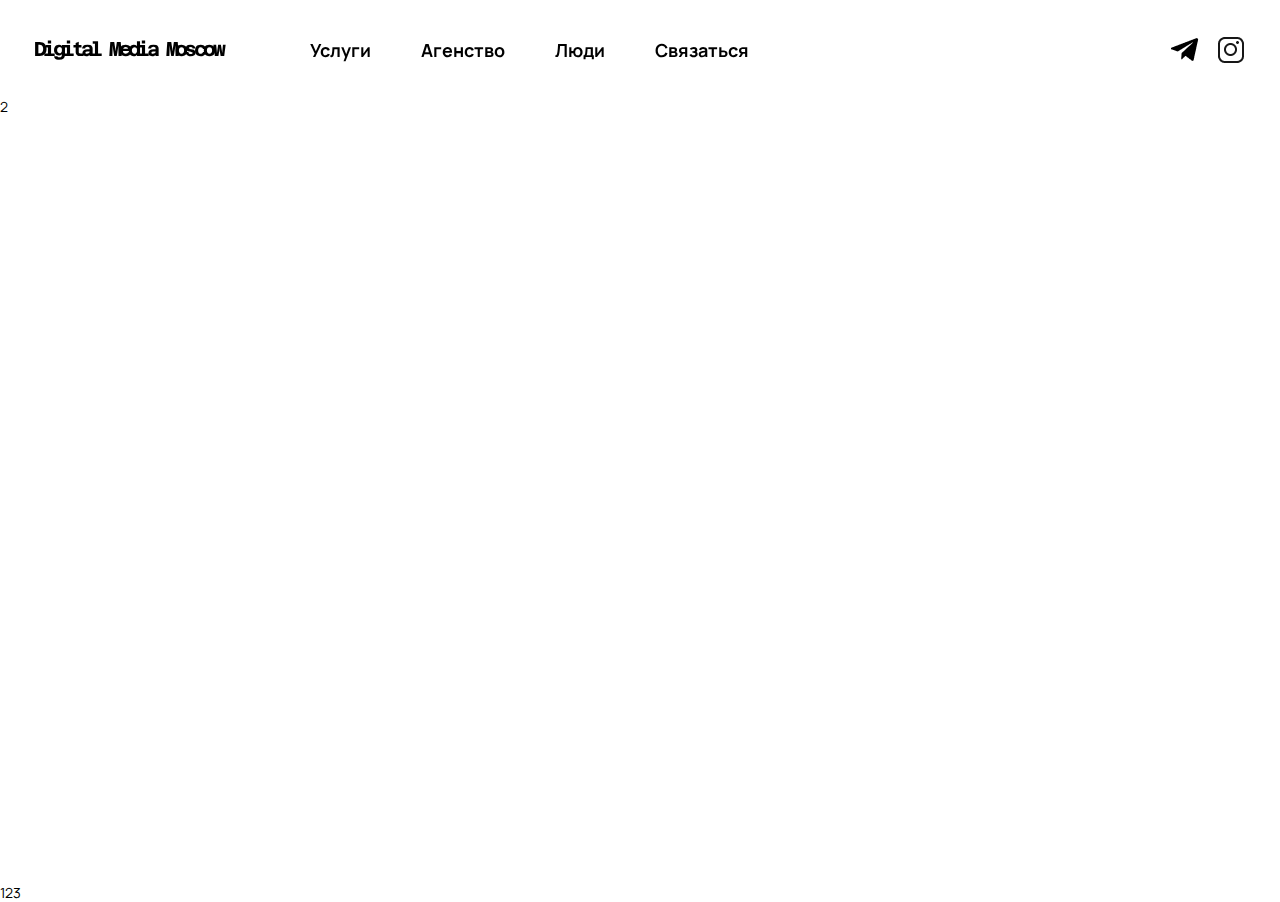
==== index.html @ 4489125d "initial commit navbar" ====
<!DOCTYPE html>
<html lang="en">
  <head>
    <meta charset="UTF-8" />
    <meta name="viewport" content="width=device-width, initial-scale=1.0" />
    <link rel="stylesheet" href="./css/main.css" />
    <title>Digital Media Moscow</title>
  </head>
  <body>
    <div class="wrapper">
      <header class="header">
        <nav class="navbar">
          <div class="navbar__row">
            <div class="navbar__logo"><a href="#">Digital Media Moscow</a></div>
            <ul class="navbar__items">
              <li><a href="#">Услуги</a></li>
              <li><a href="#">Агенство</a></li>
              <li><a href="#">Люди</a></li>
              <li><a href="#">Связаться</a></li>
            </ul>
            <div class="navbar__contacts contacts">
              <div class="contacts__telegram">
                <a href="#"><img src="./img/telegram.png" alt="telegram" /></a>
              </div>
              <div class="contacts__instagram">
                <a href="#"><img src="./img/inst.png" alt="instagram" /></a>
              </div>
            </div>
          </div>
        </nav>
      </header>
      <main class="main">2</main>
      <footer class="footer">123</footer>
    </div>
  </body>
</html>
---- css/main.css ----
@charset "UTF-8";
/* Обнуление */
@import url("https://fonts.googleapis.com/css2?family=Azeret+Mono:wght@700&family=Manrope:wght@400;700&display=swap");
* {
  padding: 0;
  margin: 0;
  border: 0;
}

*,
*:before,
*:after {
  -webkit-box-sizing: border-box;
  box-sizing: border-box;
}

:focus,
:active {
  outline: none;
}

a:focus,
a:active {
  outline: none;
}

nav,
footer,
header,
aside {
  display: block;
}

html,
body {
  height: 100%;
  width: 100%;
  font-size: 100%;
  line-height: 100%;
  font-size: 14px;
  -ms-text-size-adjust: 100%;
  -moz-text-size-adjust: 100%;
  -webkit-text-size-adjust: 100%;
}

input,
button,
textarea {
  font-family: inherit;
}

input::-ms-clear {
  display: none;
}

button {
  cursor: pointer;
}

button::-moz-focus-inner {
  padding: 0;
  border: 0;
}

a,
a:visited {
  text-decoration: none;
}

a:hover {
  text-decoration: none;
}

ul,
li {
  list-style: none;
}

img {
  vertical-align: top;
}

h1,
h2,
h3,
h4,
h5,
h6 {
  font-size: inherit;
  font-weight: 400;
}

/* Обнуление */
:root {
  --black: #000;
  --white: #fff;
}

body {
  font-family: "Manrope", sans-serif;
}

.container {
  max-width: 1100px;
  margin: 0 auto;
}

.wrapper {
  min-height: 100%;
  display: -webkit-box;
  display: -ms-flexbox;
  display: flex;
  -webkit-box-orient: vertical;
  -webkit-box-direction: normal;
      -ms-flex-direction: column;
          flex-direction: column;
}

/*header*/
.header {
  position: fixed;
  min-width: 100vw;
  margin: 0px 0px 30px 0px;
}

.navbar {
  padding: 34px;
}
.navbar__row {
  display: -webkit-box;
  display: -ms-flexbox;
  display: flex;
  -webkit-box-pack: justify;
      -ms-flex-pack: justify;
          justify-content: space-between;
  -webkit-box-align: center;
      -ms-flex-align: center;
          align-items: center;
}
.navbar__logo a {
  color: var(--black);
  font-family: "Azeret Mono", monospace;
  font-weight: 700;
  font-size: 20px;
  font-size: 20px;
  letter-spacing: -3.6px;
  margin-right: 88px;
}
.navbar__items {
  margin-right: auto;
  display: -webkit-box;
  display: -ms-flexbox;
  display: flex;
}
.navbar__items li {
  margin-right: 50px;
}
.navbar__items li a {
  text-decoration: none;
  color: var(--black);
  font-size: 18px;
  font-style: normal;
  font-weight: 700;
  line-height: normal;
}
.navbar__contacts {
  display: -webkit-box;
  display: -ms-flexbox;
  display: flex;
  gap: 15px;
}

/*header*/
/*main*/
.main {
  margin: 100px 0px 0px 0px;
  -webkit-box-flex: 1;
      -ms-flex: 1 1 auto;
          flex: 1 1 auto;
}

/*main*/
/*services*/
/*services*/
/*agency*/
/*agency*/
/*people*/
/*people*/
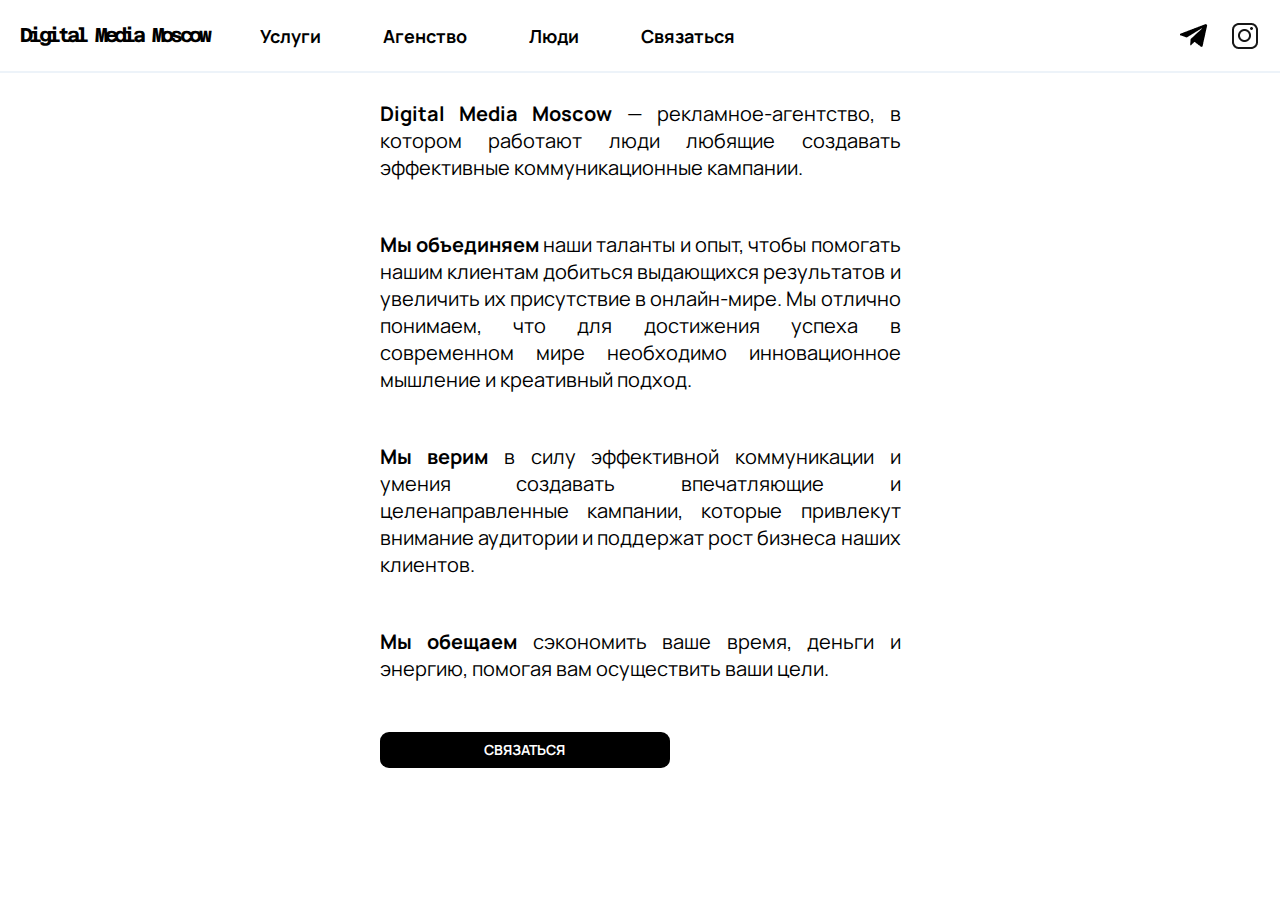
==== commit 7903cc6c: "main page / burger menu" ====
--- a/index.html
+++ b/index.html
@@ -9,28 +9,73 @@
   <body>
     <div class="wrapper">
       <header class="header">
-        <nav class="navbar">
-          <div class="navbar__row">
-            <div class="navbar__logo"><a href="#">Digital Media Moscow</a></div>
-            <ul class="navbar__items">
-              <li><a href="#">Услуги</a></li>
-              <li><a href="#">Агенство</a></li>
-              <li><a href="#">Люди</a></li>
-              <li><a href="#">Связаться</a></li>
-            </ul>
-            <div class="navbar__contacts contacts">
-              <div class="contacts__telegram">
-                <a href="#"><img src="./img/telegram.png" alt="telegram" /></a>
-              </div>
-              <div class="contacts__instagram">
-                <a href="#"><img src="./img/inst.png" alt="instagram" /></a>
+        <div class="header__row">
+          <nav class="header__menu menu">
+            <div class="menu__logo">
+              <a href="index.html">Digital Media Moscow</a>
+            </div>
+            <div class="menu__body">
+              <ul class="menu__list">
+                <li class="hidden" id="menu__link-container">
+                  <a href="index.html" id="menu__link-main" class="hidden menu__link"
+                    >Главная</a
+                  >
+                </li>
+                <li>
+                  <a href="#beans-category" class="menu__link">Услуги</a>
+                </li>
+                <li>
+                  <a href="#ground-category" class="menu__link">Агенство</a>
+                </li>
+                <li>
+                  <a href="#capsules-category" class="menu__link">Люди</a>
+                </li>
+                <li>
+                  <a href="#souvenirs-category" class="menu__link">Связаться</a>
+                </li>
+              </ul>
+              <div class="menu__contacts">
+                <a href="#"><img src="./img/telegram.png" /></a>
+                <a href="#"><img src="./img/inst.png" /></a>
               </div>
             </div>
+            <div class="menu__burger">
+              <span></span>
+            </div>
+          </nav>
+        </div>
+      </header>
+      <main class="main">
+        <div class="container">
+          <div class="main-page__content">
+            <p>
+              <b>Digital Media Moscow</b> — рекламное-агентство, в котором
+              работают люди любящие создавать эффективные коммуникационные
+              кампании.
+            </p>
+            <p>
+              <b>Мы объединяем</b> наши таланты и опыт, чтобы помогать нашим
+              клиентам добиться выдающихся результатов и увеличить их
+              присутствие в онлайн-мире. Мы отлично понимаем, что для достижения
+              успеха в современном мире необходимо инновационное мышление и
+              креативный подход.
+            </p>
+            <p>
+              <b>Мы верим</b>
+              в силу эффективной коммуникации и умения создавать впечатляющие и
+              целенаправленные кампании, которые привлекут внимание аудитории и
+              поддержат рост бизнеса наших клиентов.
+            </p>
+            <p>
+              <b>Мы обещаем</b>
+              сэкономить ваше время, деньги и энергию, помогая вам осуществить
+              ваши цели.
+            </p>
+            <div class="main-page__button">Связаться</div>
           </div>
-        </nav>
-      </header>
-      <main class="main">2</main>
-      <footer class="footer">123</footer>
+        </div>
+      </main>
     </div>
+    <script src="./js/burger.js"></script>
   </body>
 </html>
--- a/css/main.css
+++ b/css/main.css
@@ -101,7 +101,7 @@
 }
 
 .container {
-  max-width: 1100px;
+  max-width: 800px;
   margin: 0 auto;
 }
 
@@ -119,14 +119,39 @@
 /*header*/
 .header {
   position: fixed;
-  min-width: 100vw;
+  min-width: 100%;
   margin: 0px 0px 30px 0px;
 }
 
-.navbar {
-  padding: 34px;
-}
-.navbar__row {
+.menu {
+  display: -webkit-box;
+  display: -ms-flexbox;
+  display: flex;
+  -webkit-box-align: center;
+      -ms-flex-align: center;
+          align-items: center;
+  -webkit-box-pack: justify;
+      -ms-flex-pack: justify;
+          justify-content: space-between;
+  padding: 20px;
+  background-color: var(--white);
+  border-bottom: 2px solid #edf3f9;
+}
+.menu__logo {
+  max-width: 200px;
+  width: 100%;
+  margin: 0px 40px 0px 0px;
+}
+.menu__logo a {
+  color: var(--black);
+  font-family: "Azeret Mono", monospace;
+  font-weight: 700;
+  font-size: 20px;
+  font-size: 20px;
+  letter-spacing: -3.6px;
+}
+.menu__list {
+  width: 50%;
   display: -webkit-box;
   display: -ms-flexbox;
   display: flex;
@@ -137,25 +162,10 @@
       -ms-flex-align: center;
           align-items: center;
 }
-.navbar__logo a {
-  color: var(--black);
-  font-family: "Azeret Mono", monospace;
-  font-weight: 700;
-  font-size: 20px;
-  font-size: 20px;
-  letter-spacing: -3.6px;
-  margin-right: 88px;
-}
-.navbar__items {
-  margin-right: auto;
-  display: -webkit-box;
-  display: -ms-flexbox;
-  display: flex;
-}
-.navbar__items li {
-  margin-right: 50px;
-}
-.navbar__items li a {
+.menu__list li {
+  margin: 0px 25px 0px 0px;
+}
+.menu__list li a {
   text-decoration: none;
   color: var(--black);
   font-size: 18px;
@@ -163,11 +173,131 @@
   font-weight: 700;
   line-height: normal;
 }
-.navbar__contacts {
-  display: -webkit-box;
-  display: -ms-flexbox;
-  display: flex;
-  gap: 15px;
+.menu__body {
+  width: 100%;
+  display: -webkit-box;
+  display: -ms-flexbox;
+  display: flex;
+  -webkit-box-pack: justify;
+      -ms-flex-pack: justify;
+          justify-content: space-between;
+}
+.menu__contacts {
+  display: -webkit-box;
+  display: -ms-flexbox;
+  display: flex;
+  gap: 20px;
+}
+.menu__burger {
+  display: none;
+  position: relative;
+  z-index: 999;
+  -webkit-box-align: center;
+      -ms-flex-align: center;
+          align-items: center;
+  -webkit-box-pack: end;
+      -ms-flex-pack: end;
+          justify-content: flex-end;
+  width: 30px;
+  height: 30px;
+}
+.menu__burger span {
+  height: 2px;
+  width: 100%;
+  -webkit-transform: scale(1);
+          transform: scale(1);
+  background-color: var(--black);
+}
+.menu__burger::after, .menu__burger::before {
+  content: "";
+  position: absolute;
+  height: 2px;
+  width: 100%;
+  background-color: var(--black);
+  -webkit-transition: all 0.3s ease 0s;
+  transition: all 0.3s ease 0s;
+}
+.menu__burger::after {
+  bottom: 0;
+}
+.menu__burger::before {
+  top: 0;
+}
+.menu__burger.active span {
+  -webkit-transform: scale(0);
+          transform: scale(0);
+}
+.menu__burger.active::before {
+  top: 50%;
+  -webkit-transform: rotate(-45deg) translate(0, -50%);
+          transform: rotate(-45deg) translate(0, -50%);
+}
+.menu__burger.active::after {
+  bottom: 50%;
+  -webkit-transform: rotate(45deg) translate(0, 50%);
+          transform: rotate(45deg) translate(0, 50%);
+}
+
+@media (max-width: 600px) {
+  .header__menu .menu__list .menu__link {
+    font-size: 30px;
+  }
+  .menu {
+    -webkit-box-pack: justify;
+        -ms-flex-pack: justify;
+            justify-content: space-between;
+  }
+  .menu__img {
+    margin-right: auto; /* Отодвигаем первый элемент влево */
+  }
+  .menu__burger {
+    display: -webkit-box;
+    display: -ms-flexbox;
+    display: flex;
+  }
+  .menu__body {
+    display: none;
+    -webkit-box-orient: vertical;
+    -webkit-box-direction: normal;
+        -ms-flex-direction: column;
+            flex-direction: column;
+    position: fixed;
+    height: 100%;
+    width: 100%;
+    top: 0;
+    left: 0;
+    z-index: 999;
+    padding: 50px 40px;
+    background-color: var(--white);
+  }
+  .menu__list {
+    display: -webkit-box;
+    display: -ms-flexbox;
+    display: flex;
+    -webkit-box-orient: vertical;
+    -webkit-box-direction: normal;
+        -ms-flex-direction: column;
+            flex-direction: column;
+    -webkit-box-align: start;
+        -ms-flex-align: start;
+            align-items: flex-start;
+  }
+  .menu__list li {
+    margin-bottom: 40px;
+  }
+}
+.hidden {
+  display: none;
+}
+
+#menu__link-main.hidden {
+  display: none;
+}
+
+.open {
+  display: -webkit-box !important;
+  display: -ms-flexbox !important;
+  display: flex !important;
 }
 
 /*header*/
@@ -177,6 +307,42 @@
   -webkit-box-flex: 1;
       -ms-flex: 1 1 auto;
           flex: 1 1 auto;
+  padding: 0px 10px;
+}
+
+.main-page__content {
+  max-width: 521px;
+  text-align: justify;
+  margin: 0 auto 10px auto;
+}
+.main-page__content p {
+  font-size: 20px;
+  line-height: 27px;
+  margin-bottom: 50px;
+}
+.main-page__content p :last-child {
+  margin-bottom: 0px;
+}
+.main-page__button {
+  background-color: var(--black);
+  border-radius: 9px;
+  color: var(--white);
+  text-transform: uppercase;
+  display: -webkit-box;
+  display: -ms-flexbox;
+  display: flex;
+  max-width: 290px;
+  font-weight: 700;
+  padding: 11px 88px;
+  -webkit-box-pack: center;
+      -ms-flex-pack: center;
+          justify-content: center;
+  -webkit-box-align: center;
+      -ms-flex-align: center;
+          align-items: center;
+  -ms-flex-item-align: start;
+      -ms-grid-row-align: start;
+      align-self: start;
 }
 
 /*main*/
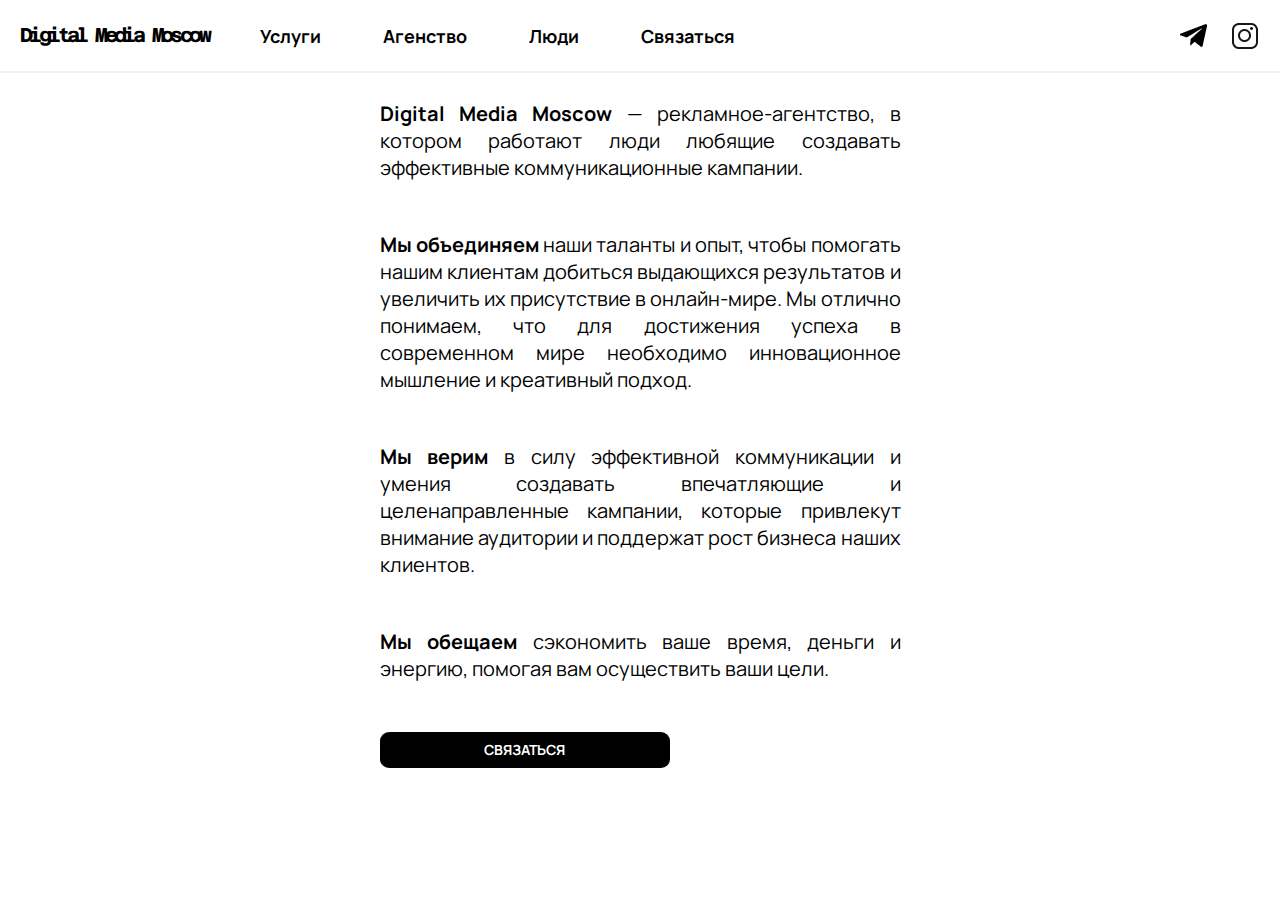
==== commit 2f388dff: "bugfix" ====
--- a/index.html
+++ b/index.html
@@ -17,12 +17,15 @@
             <div class="menu__body">
               <ul class="menu__list">
                 <li class="hidden" id="menu__link-container">
-                  <a href="index.html" id="menu__link-main" class="hidden menu__link"
+                  <a
+                    href="index.html"
+                    id="menu__link-main"
+                    class="hidden menu__link"
                     >Главная</a
                   >
                 </li>
                 <li>
-                  <a href="#beans-category" class="menu__link">Услуги</a>
+                  <a href="./pages/services.html" class="menu__link">Услуги</a>
                 </li>
                 <li>
                   <a href="#ground-category" class="menu__link">Агенство</a>
@@ -35,8 +38,16 @@
                 </li>
               </ul>
               <div class="menu__contacts">
-                <a href="#"><img src="./img/telegram.png" /></a>
-                <a href="#"><img src="./img/inst.png" /></a>
+                <a
+                  href="https://t.me/digitalmediamoscow
+                "
+                  ><img src="./img/telegram.png"
+                /></a>
+                <a
+                  href="https://instagram.com/digitalmedia.moscow?igshid=MzRlODBiNWFlZA==
+                "
+                  ><img src="./img/inst.png"
+                /></a>
               </div>
             </div>
             <div class="menu__burger">
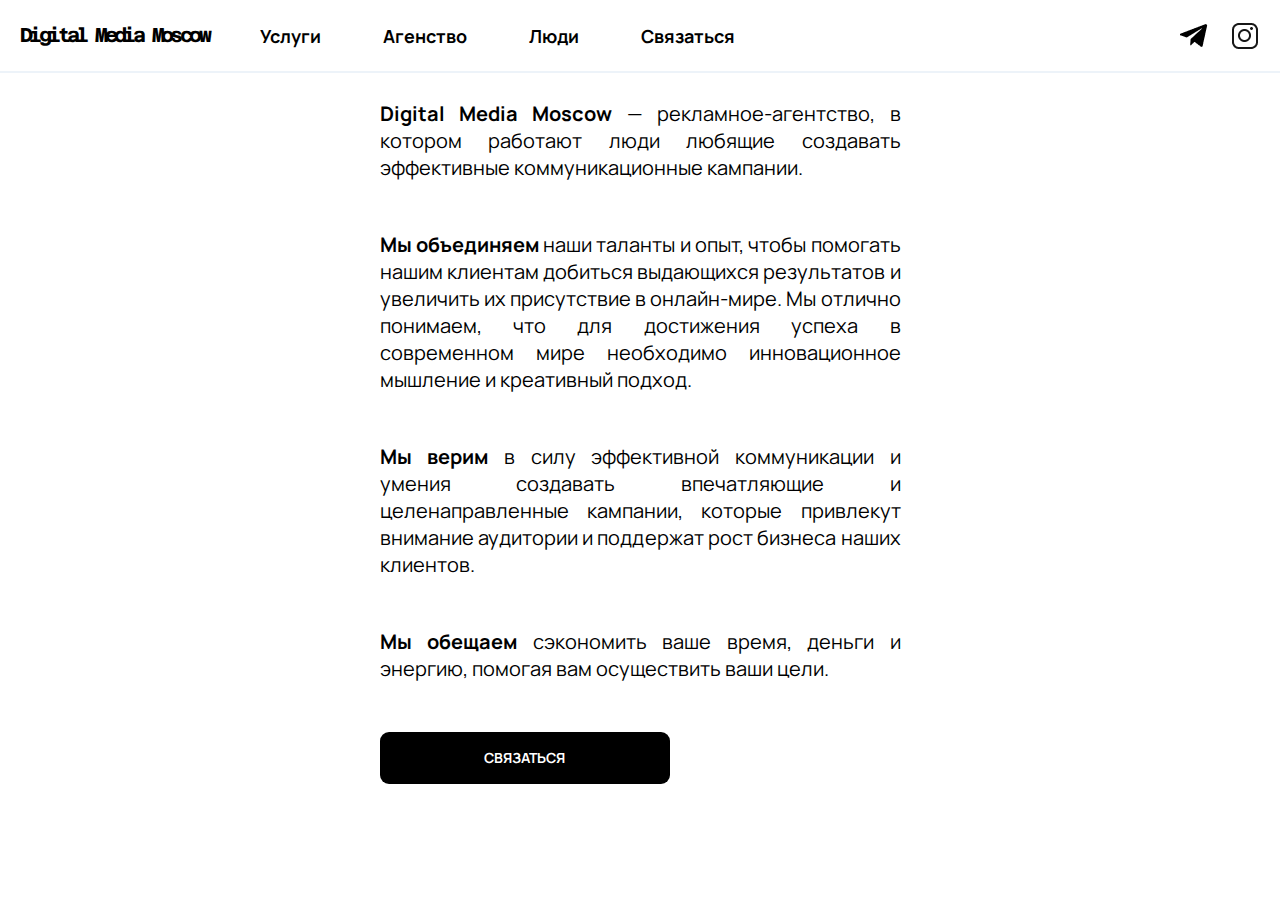
==== commit 85a1040d: "add data to services page" ====
--- a/index.html
+++ b/index.html
@@ -16,16 +16,8 @@
             </div>
             <div class="menu__body">
               <ul class="menu__list">
-                <li class="hidden" id="menu__link-container">
-                  <a
-                    href="index.html"
-                    id="menu__link-main"
-                    class="hidden menu__link"
-                    >Главная</a
-                  >
-                </li>
                 <li>
-                  <a href="./pages/services.html" class="menu__link">Услуги</a>
+                  <a href="/pages/services.html" class="menu__link">Услуги</a>
                 </li>
                 <li>
                   <a href="#ground-category" class="menu__link">Агенство</a>
@@ -82,11 +74,11 @@
               сэкономить ваше время, деньги и энергию, помогая вам осуществить
               ваши цели.
             </p>
-            <div class="main-page__button">Связаться</div>
+            <div class="main-page__button button">Связаться</div>
           </div>
         </div>
       </main>
     </div>
-    <script src="./js/burger.js"></script>
+    <script src="/js/main.js"></script>
   </body>
 </html>
--- a/css/main.css
+++ b/css/main.css
@@ -93,6 +93,7 @@
 /* Обнуление */
 :root {
   --black: #000;
+  --grey: #2e2d2d;
   --white: #fff;
 }
 
@@ -114,6 +115,36 @@
   -webkit-box-direction: normal;
       -ms-flex-direction: column;
           flex-direction: column;
+}
+
+.button {
+  background-color: var(--black);
+  border-radius: 9px;
+  color: var(--white);
+  text-transform: uppercase;
+  display: -webkit-box;
+  display: -ms-flexbox;
+  display: flex;
+  height: 52px;
+  max-width: 290px;
+  font-weight: 700;
+  padding: 11px 88px;
+  -webkit-box-pack: center;
+      -ms-flex-pack: center;
+          justify-content: center;
+  -webkit-box-align: center;
+      -ms-flex-align: center;
+          align-items: center;
+  -ms-flex-item-align: start;
+      -ms-grid-row-align: start;
+      align-self: start;
+  cursor: pointer;
+  -webkit-transition: all 0.3s ease;
+  transition: all 0.3s ease;
+}
+
+.button:hover {
+  background-color: var(--grey);
 }
 
 /*header*/
@@ -172,6 +203,9 @@
   font-style: normal;
   font-weight: 700;
   line-height: normal;
+}
+.menu__list li a.active {
+  border-bottom: 1px solid var(--black);
 }
 .menu__body {
   width: 100%;
@@ -287,11 +321,11 @@
   }
 }
 .hidden {
-  display: none;
+  display: none !important;
 }
 
 #menu__link-main.hidden {
-  display: none;
+  display: none !important;
 }
 
 .open {
@@ -323,30 +357,52 @@
 .main-page__content p :last-child {
   margin-bottom: 0px;
 }
-.main-page__button {
-  background-color: var(--black);
-  border-radius: 9px;
-  color: var(--white);
-  text-transform: uppercase;
-  display: -webkit-box;
-  display: -ms-flexbox;
-  display: flex;
-  max-width: 290px;
-  font-weight: 700;
-  padding: 11px 88px;
-  -webkit-box-pack: center;
-      -ms-flex-pack: center;
-          justify-content: center;
-  -webkit-box-align: center;
-      -ms-flex-align: center;
-          align-items: center;
-  -ms-flex-item-align: start;
-      -ms-grid-row-align: start;
-      align-self: start;
-}
 
 /*main*/
 /*services*/
+.services-page__content {
+  max-width: 750px;
+  margin: 0 auto;
+}
+.services-page__tittle {
+  font-weight: 700;
+  font-size: 55px;
+  margin: 0px 0px 60px 0px;
+}
+.services-page__list li {
+  line-height: 27px;
+  font-size: 20px;
+  margin: 0px 0px 30px 0px;
+  cursor: pointer;
+}
+.services-page__button {
+  margin: 50px 0px 30px 0px;
+}
+
+.services-page__block {
+  max-width: 750px;
+  padding: 30px;
+  border-radius: 9px;
+  border: 1px solid #000;
+}
+
+.block {
+  margin-top: 30px;
+  -webkit-box-shadow: 0 4px 6px rgba(0, 0, 0, 0.3);
+          box-shadow: 0 4px 6px rgba(0, 0, 0, 0.3);
+}
+.block__tittle {
+  font-weight: 700;
+  font-size: 20px;
+  line-height: 27px;
+}
+.block__text {
+  margin: 30px 0px 0px 0px;
+}
+.block__text p {
+  margin: 0px 0px 30px 0px;
+  line-height: 27px;
+}
 /*services*/
 /*agency*/
 /*agency*/
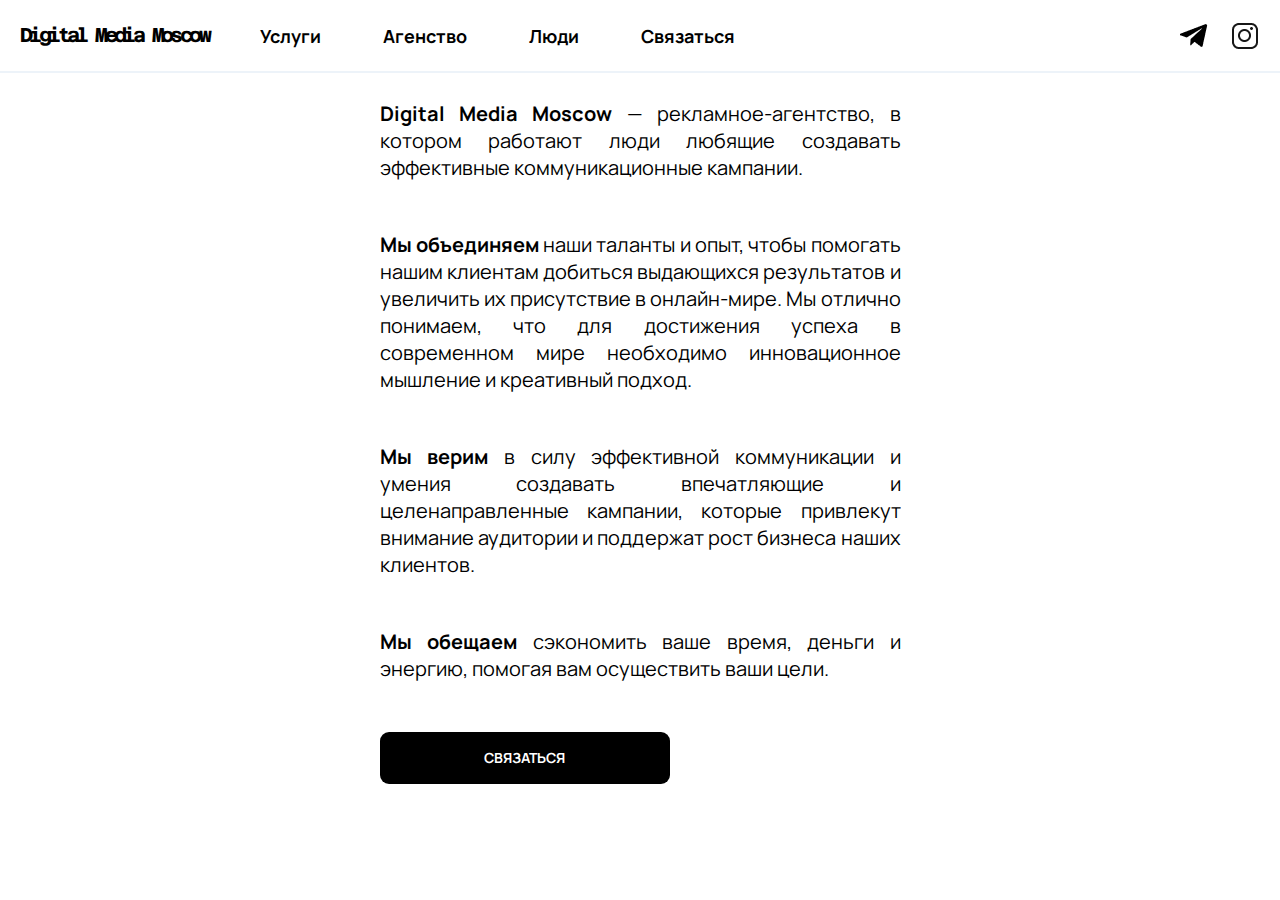
==== commit 87c374f4: "gallery" ====
--- a/index.html
+++ b/index.html
@@ -20,10 +20,10 @@
                   <a href="/pages/services.html" class="menu__link">Услуги</a>
                 </li>
                 <li>
-                  <a href="#ground-category" class="menu__link">Агенство</a>
+                  <a href="/pages/agency.html" class="menu__link">Агенство</a>
                 </li>
                 <li>
-                  <a href="#capsules-category" class="menu__link">Люди</a>
+                  <a href="/pages/people.html" class="menu__link">Люди</a>
                 </li>
                 <li>
                   <a href="#souvenirs-category" class="menu__link">Связаться</a>
--- a/css/main.css
+++ b/css/main.css
@@ -147,9 +147,15 @@
   background-color: var(--grey);
 }
 
+.title {
+  font-weight: 700;
+  font-size: 55px;
+}
+
 /*header*/
 .header {
   position: fixed;
+  z-index: 999;
   min-width: 100%;
   margin: 0px 0px 30px 0px;
 }
@@ -225,7 +231,7 @@
 .menu__burger {
   display: none;
   position: relative;
-  z-index: 999;
+  z-index: 999 !important;
   -webkit-box-align: center;
       -ms-flex-align: center;
           align-items: center;
@@ -296,11 +302,11 @@
         -ms-flex-direction: column;
             flex-direction: column;
     position: fixed;
-    height: 100%;
-    width: 100%;
+    z-index: 999;
+    height: 100vh;
+    width: 100vw;
     top: 0;
     left: 0;
-    z-index: 999;
     padding: 50px 40px;
     background-color: var(--white);
   }
@@ -364,9 +370,7 @@
   max-width: 750px;
   margin: 0 auto;
 }
-.services-page__tittle {
-  font-weight: 700;
-  font-size: 55px;
+.services-page__title {
   margin: 0px 0px 60px 0px;
 }
 .services-page__list li {
@@ -374,6 +378,9 @@
   font-size: 20px;
   margin: 0px 0px 30px 0px;
   cursor: pointer;
+}
+.services-page__list li.active span {
+  border-bottom: 1px solid #000;
 }
 .services-page__button {
   margin: 50px 0px 30px 0px;
@@ -388,10 +395,23 @@
 
 .block {
   margin-top: 30px;
+  -webkit-transition: all ease 0.3s;
+  transition: all ease 0.3s;
   -webkit-box-shadow: 0 4px 6px rgba(0, 0, 0, 0.3);
           box-shadow: 0 4px 6px rgba(0, 0, 0, 0.3);
 }
-.block__tittle {
+.block__header {
+  display: -webkit-box;
+  display: -ms-flexbox;
+  display: flex;
+  -webkit-box-pack: justify;
+      -ms-flex-pack: justify;
+          justify-content: space-between;
+  -webkit-box-align: center;
+      -ms-flex-align: center;
+          align-items: center;
+}
+.block__title {
   font-weight: 700;
   font-size: 20px;
   line-height: 27px;
@@ -403,8 +423,176 @@
   margin: 0px 0px 30px 0px;
   line-height: 27px;
 }
+.block:hover {
+  -webkit-box-shadow: 0 4px 6px rgba(0, 0, 0, 0.7);
+          box-shadow: 0 4px 6px rgba(0, 0, 0, 0.7);
+}
+
+.close-button {
+  position: relative;
+  cursor: pointer;
+  background: none;
+  border: none;
+  width: 40px;
+  height: 40px;
+  -webkit-transition: all 0.3s ease;
+  transition: all 0.3s ease;
+}
+
+.close-button::before,
+.close-button::after {
+  content: ""; /* Обязательное свойство для псевдоэлемента */
+  position: absolute;
+  z-index: -1;
+  -webkit-transition: all 0.3s ease;
+  transition: all 0.3s ease;
+  top: 20px;
+  left: 20px;
+  width: 40px; /* Ширина иконки */
+  height: 2px; /* Толщина линии */
+  background-color: var(--grey); /* Цвет иконки */
+}
+
+.close-button::before {
+  -webkit-transform: translate(-50%, -50%) rotate(45deg);
+          transform: translate(-50%, -50%) rotate(45deg);
+}
+
+.close-button::after {
+  -webkit-transform: translate(-50%, -50%) rotate(-45deg);
+          transform: translate(-50%, -50%) rotate(-45deg);
+}
+
+.close-button:hover::before,
+.close-button:hover::after {
+  background-color: #868484; /* Изменение цвета при наведении */
+}
+
+.services-page__block.modal {
+  position: fixed;
+  max-width: 100vw;
+  height: 100vh;
+  top: 0;
+  left: 0;
+  background-color: #fff;
+  margin: 0;
+  border-radius: 0px;
+  overflow: hidden;
+}
+
 /*services*/
 /*agency*/
+.agency-page__content {
+  max-width: 521px;
+  text-align: justify;
+  margin: 0 auto 10px auto;
+}
+.agency-page__content p {
+  font-size: 20px;
+  line-height: 27px;
+  margin-bottom: 50px;
+}
+.agency-page__content p :last-child {
+  margin-bottom: 0px;
+}
+.agency-page__title {
+  margin-bottom: 50px;
+}
+.agency-page__button {
+  margin-top: 50px;
+}
+
 /*agency*/
 /*people*/
+.people-page__content {
+  max-width: 600px;
+  text-align: justify;
+  margin: 0 auto 10px auto;
+}
+.people-page__content p {
+  font-size: 20px;
+  line-height: 27px;
+  margin-bottom: 50px;
+}
+.people-page__content p :last-child {
+  margin-bottom: 0px;
+}
+.people-page__title {
+  margin: 50px 0px;
+}
+.people-page__list {
+  padding-left: 30px;
+}
+.people-page__list li {
+  list-style-type: decimal;
+  font-size: 20px;
+  line-height: 27px;
+  margin-bottom: 10px;
+}
+.people-page__list li :last-child {
+  margin-bottom: 0px;
+}
+.people-page__button {
+  margin-top: 50px;
+}
+
+.gallery__items {
+  display: -ms-grid;
+  display: grid;
+  gap: 10px;
+  grid-template-columns: repeat(auto-fit, minmax(200px, 1fr));
+}
+
+.gallery__item {
+  position: relative;
+  padding: 0px 0px 85% 0px;
+}
+.gallery__item img {
+  -webkit-transition: -webkit-filter 0.3s;
+  transition: -webkit-filter 0.3s;
+  transition: filter 0.3s;
+  transition: filter 0.3s, -webkit-filter 0.3s;
+  position: absolute;
+  top: 0;
+  left: 0;
+  width: 100%;
+  height: 100%;
+  -o-object-fit: cover;
+     object-fit: cover;
+}
+.gallery__item img:hover {
+  -webkit-filter: grayscale(0%);
+          filter: grayscale(0%);
+}
+
+.text {
+  position: absolute;
+  top: 0;
+  left: 0;
+  width: 100%;
+  height: 100%;
+  background: rgba(0, 0, 0, 0.7);
+  color: white;
+  display: -webkit-box;
+  display: -ms-flexbox;
+  display: flex;
+  -webkit-box-orient: vertical;
+  -webkit-box-direction: normal;
+      -ms-flex-direction: column;
+          flex-direction: column;
+  -webkit-box-pack: center;
+      -ms-flex-pack: center;
+          justify-content: center;
+  -webkit-box-align: center;
+      -ms-flex-align: center;
+          align-items: center;
+  opacity: 0;
+  -webkit-transition: opacity 0.3s;
+  transition: opacity 0.3s;
+}
+
+.gallery__item:hover .text {
+  opacity: 1; /* При наведении текст становится видимым */
+}
+
 /*people*/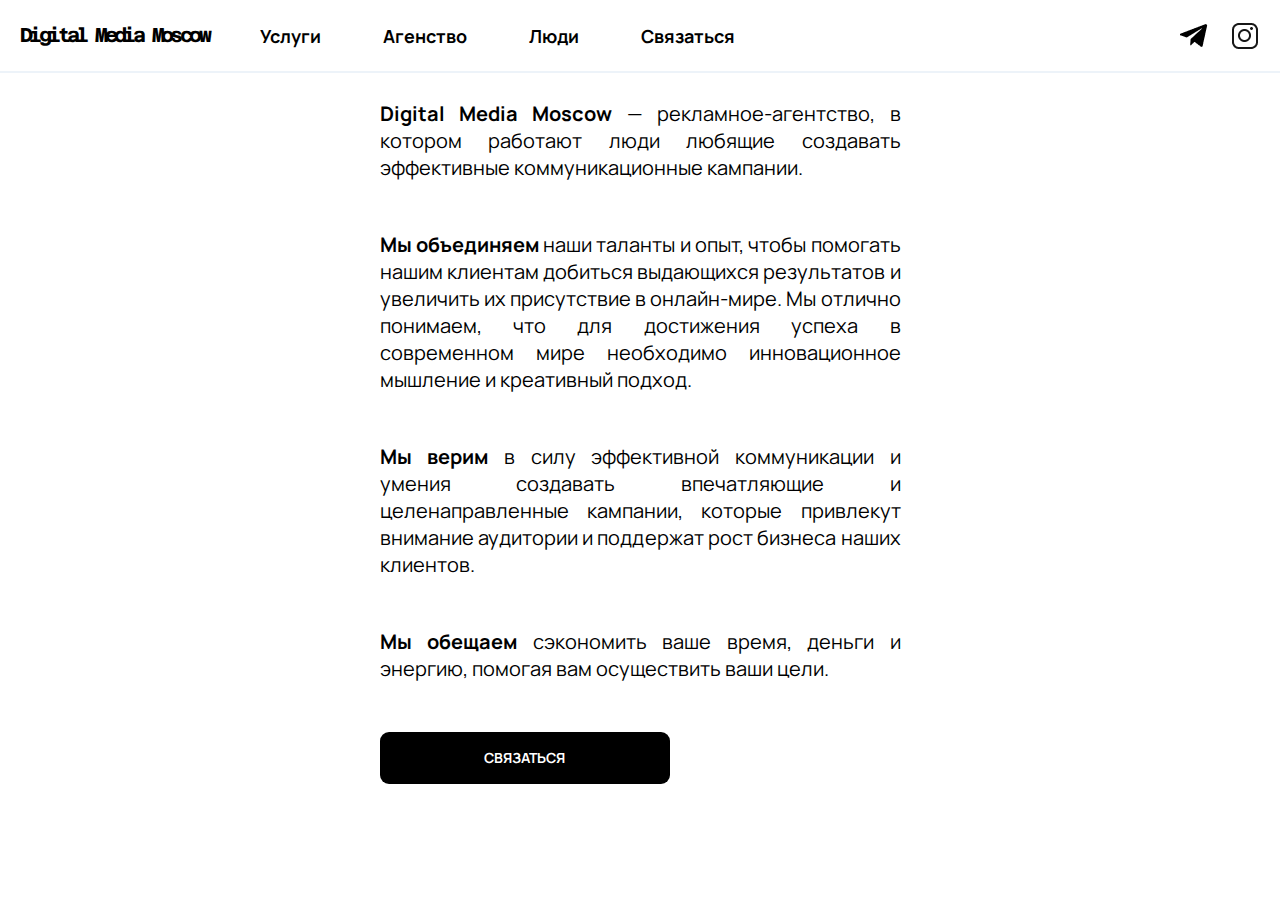
==== commit fd1336f3: "отправка данных в телеграмм" ====
--- a/index.html
+++ b/index.html
@@ -8,6 +8,30 @@
   </head>
   <body>
     <div class="wrapper">
+      <div id="modal-container" class="modal-container">
+        <form id="modal" class="modal" method="post" action="/mail.php">
+          <input
+            type="text"
+            placeholder="Имя"
+            class="modal__name"
+            name="user_name"
+          />
+          <input
+            type="email"
+            placeholder="E-mail"
+            class="modal__email"
+            name="user_email"
+          />
+          <textarea
+            name="user_text"
+            cols="30"
+            rows="10"
+            placeholder="Напишите нам"
+            class="modal__text"
+          ></textarea>
+          <button class="modal__submit" type="submit">Отправить</button>
+        </form>
+      </div>
       <header class="header">
         <div class="header__row">
           <nav class="header__menu menu">
@@ -26,7 +50,7 @@
                   <a href="/pages/people.html" class="menu__link">Люди</a>
                 </li>
                 <li>
-                  <a href="#souvenirs-category" class="menu__link">Связаться</a>
+                  <div class="menu__link" id="contact">Связаться</div>
                 </li>
               </ul>
               <div class="menu__contacts">
@@ -74,7 +98,7 @@
               сэкономить ваше время, деньги и энергию, помогая вам осуществить
               ваши цели.
             </p>
-            <div class="main-page__button button">Связаться</div>
+            <div class="main-page__button button" id="contact">Связаться</div>
           </div>
         </div>
       </main>
--- a/css/main.css
+++ b/css/main.css
@@ -155,7 +155,7 @@
 /*header*/
 .header {
   position: fixed;
-  z-index: 999;
+  z-index: 9;
   min-width: 100%;
   margin: 0px 0px 30px 0px;
 }
@@ -201,17 +201,6 @@
 }
 .menu__list li {
   margin: 0px 25px 0px 0px;
-}
-.menu__list li a {
-  text-decoration: none;
-  color: var(--black);
-  font-size: 18px;
-  font-style: normal;
-  font-weight: 700;
-  line-height: normal;
-}
-.menu__list li a.active {
-  border-bottom: 1px solid var(--black);
 }
 .menu__body {
   width: 100%;
@@ -278,14 +267,27 @@
           transform: rotate(45deg) translate(0, 50%);
 }
 
+.menu__link {
+  cursor: pointer;
+  text-decoration: none;
+  color: var(--black);
+  font-size: 18px;
+  font-style: normal;
+  font-weight: 700;
+  line-height: normal;
+}
+.menu__link.active {
+  border-bottom: 1px solid var(--black);
+}
+
 @media (max-width: 600px) {
   .header__menu .menu__list .menu__link {
     font-size: 30px;
   }
   .menu {
-    -webkit-box-pack: justify;
-        -ms-flex-pack: justify;
-            justify-content: space-between;
+    -webkit-box-align: center;
+        -ms-flex-align: center;
+            align-items: center;
   }
   .menu__img {
     margin-right: auto; /* Отодвигаем первый элемент влево */
@@ -296,6 +298,9 @@
     display: flex;
   }
   .menu__body {
+    -webkit-box-pack: start;
+        -ms-flex-pack: start;
+            justify-content: start;
     display: none;
     -webkit-box-orient: vertical;
     -webkit-box-direction: normal;
@@ -325,6 +330,9 @@
   .menu__list li {
     margin-bottom: 40px;
   }
+  .menu__contacts {
+    margin-bottom: 100px;
+  }
 }
 .hidden {
   display: none !important;
@@ -468,9 +476,13 @@
   background-color: #868484; /* Изменение цвета при наведении */
 }
 
-.services-page__block.modal {
+.services-page__block.block.modal {
   position: fixed;
-  max-width: 100vw;
+  z-index: 10;
+  max-width: -webkit-fit-content;
+  max-width: -moz-fit-content;
+  max-width: fit-content;
+  width: 100% !important;
   height: 100vh;
   top: 0;
   left: 0;
@@ -478,6 +490,7 @@
   margin: 0;
   border-radius: 0px;
   overflow: hidden;
+  border: none;
 }
 
 /*services*/
@@ -560,12 +573,23 @@
   -o-object-fit: cover;
      object-fit: cover;
 }
-.gallery__item img:hover {
-  -webkit-filter: grayscale(0%);
-          filter: grayscale(0%);
+
+.gallery__item_medium {
+  -ms-grid-column-span: 1;
+  grid-column: span 1;
+  -ms-grid-row-span: 2;
+  grid-row: span 2;
+}
+
+.gallery__item_big {
+  -ms-grid-column-span: 2;
+  grid-column: span 2;
+  -ms-grid-row-span: 1;
+  grid-row: span 1;
 }
 
 .text {
+  padding: 10px;
   position: absolute;
   top: 0;
   left: 0;
@@ -576,6 +600,7 @@
   display: -webkit-box;
   display: -ms-flexbox;
   display: flex;
+  text-align: center;
   -webkit-box-orient: vertical;
   -webkit-box-direction: normal;
       -ms-flex-direction: column;
@@ -595,4 +620,126 @@
   opacity: 1; /* При наведении текст становится видимым */
 }
 
-/*people*/+.gallery__item:active .text {
+  opacity: 1;
+}
+
+@media (min-width: 1681px) {
+  .gallery__items {
+    grid-template-columns: repeat(auto-fit, minmax(400px, 1fr));
+  }
+  .text {
+    font-size: 30px;
+    line-height: 30px;
+  }
+}
+@media (max-width: 1479px) {
+  .gallery__items {
+    grid-template-columns: repeat(auto-fit, minmax(300px, 1fr));
+  }
+}
+@media (max-width: 1249px) {
+  .gallery__items {
+    grid-template-columns: repeat(auto-fit, minmax(250px, 1fr));
+  }
+}
+@media (max-width: 1249px) {
+  .gallery__items {
+    grid-template-columns: repeat(auto-fit, minmax(24%, 1fr));
+  }
+}
+@media (max-width: 768px) {
+  .gallery__items {
+    gap: 5px;
+    grid-template-columns: repeat(auto-fit, minmax(20%, 1fr));
+  }
+  .text {
+    font-size: 13px;
+  }
+}
+/*people*/
+/* Стили для модального окна */
+.modal-container {
+  display: none;
+  position: fixed;
+  z-index: 1000;
+  top: 0;
+  left: 0;
+  width: 100%;
+  height: 100%;
+  background-color: rgba(0, 0, 0, 0.5); /* Затемнение */
+  -webkit-box-pack: center;
+      -ms-flex-pack: center;
+          justify-content: center;
+  -webkit-box-align: center;
+      -ms-flex-align: center;
+          align-items: center;
+}
+
+.modal {
+  width: 600px;
+  display: -webkit-box;
+  display: -ms-flexbox;
+  display: flex;
+  -webkit-box-orient: vertical;
+  -webkit-box-direction: normal;
+      -ms-flex-direction: column;
+          flex-direction: column;
+  background-color: #fff;
+  padding: 20px;
+  gap: 10px;
+  border-radius: 5px;
+  -webkit-box-shadow: 0 0 10px rgba(0, 0, 0, 0.3);
+          box-shadow: 0 0 10px rgba(0, 0, 0, 0.3);
+}
+.modal__name {
+  padding: 20px;
+  border-radius: 9px;
+  border: 3px solid var(--black);
+}
+.modal__email {
+  padding: 20px;
+  border-radius: 9px;
+  border: 3px solid var(--black);
+}
+.modal__text {
+  height: 200px; /* Высота поля в пикселях */
+  resize: none;
+  padding: 20px;
+  border-radius: 9px;
+  border: 3px solid var(--black);
+}
+.modal__submit {
+  background-color: var(--black);
+  border-radius: 9px;
+  color: var(--white);
+  text-transform: uppercase;
+  display: -webkit-box;
+  display: -ms-flexbox;
+  display: flex;
+  height: 52px;
+  width: 100%;
+  font-weight: 700;
+  padding: 11px 88px;
+  -webkit-box-pack: center;
+      -ms-flex-pack: center;
+          justify-content: center;
+  -webkit-box-align: center;
+      -ms-flex-align: center;
+          align-items: center;
+  -ms-flex-item-align: start;
+      -ms-grid-row-align: start;
+      align-self: start;
+  cursor: pointer;
+  -webkit-transition: all 0.3s ease;
+  transition: all 0.3s ease;
+}
+
+.modal-close-button {
+  cursor: pointer;
+}
+
+/* Стили для закрытия модального окна по кнопке */
+.modal-close-button:hover {
+  text-decoration: underline;
+}